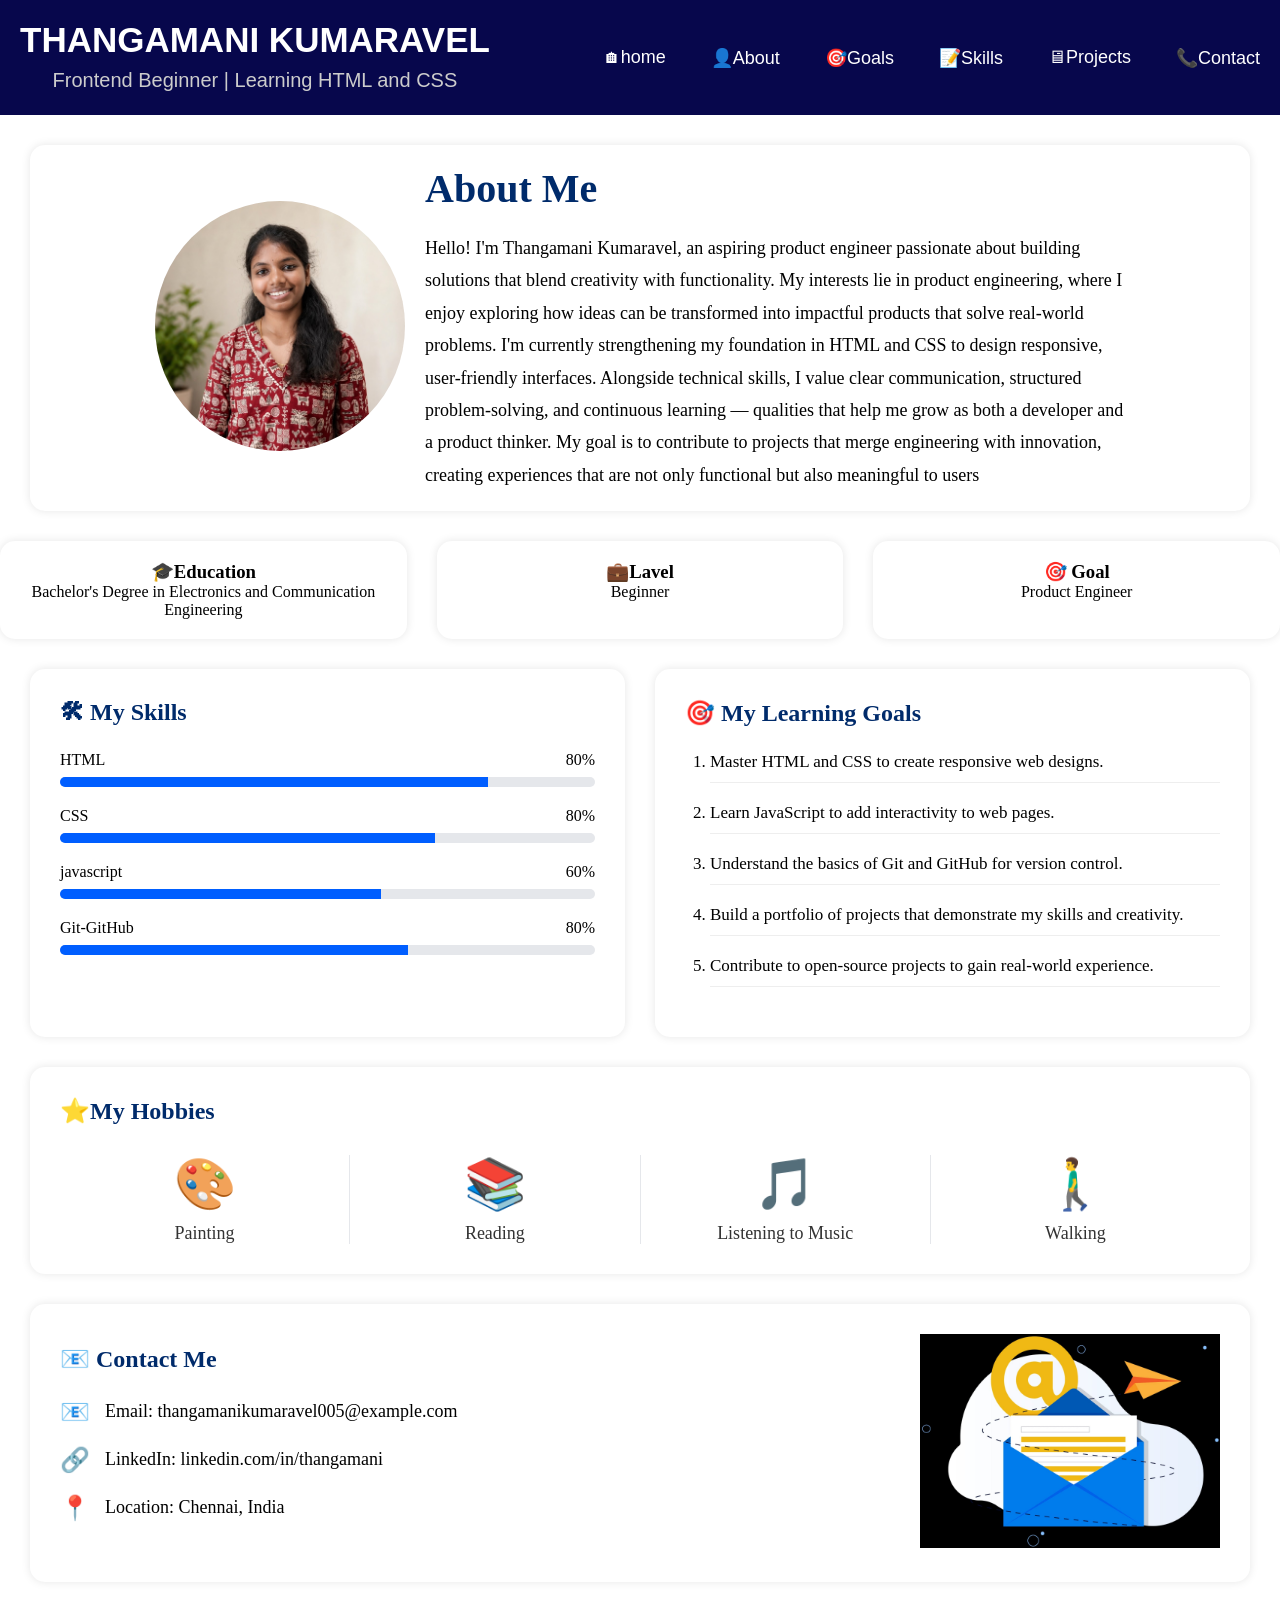
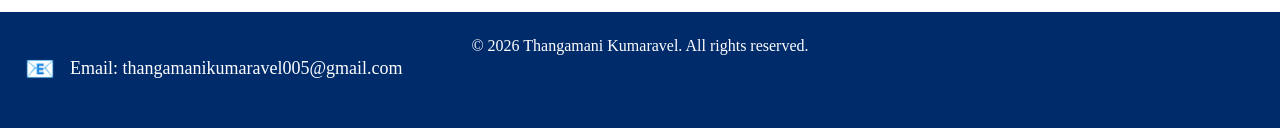
==== index.html @ 9b0cc973 "Updated profile design" ====
<!DOCTYPE html>
<html lang="en">
<head>
    <meta charset="UTF-8">
    <meta name="viewport" content="width=device-width, initial-scale=1.0">
    <title>My Profile</title>
    <link rel="stylesheet" href="style.css">
</head>
<body>
<header>
    <div class="profile-container">
        <h1>THANGAMANI KUMARAVEL</h1>
        <p>Frontend Beginner | Learning HTML and CSS</p>
    </div>
    <nav>
        <ul>
            <li><a href="index.html">🏠︎home</a></li>
            <li><a href="about.html">👤About</a></li>
            <li><a href="goals.html">🎯Goals</a></li>
            <li><a href="skills.html">📝Skills</a></li>
            <li><a href="projects.html">🖥Projects</a></li>
            <li><a href="contact.html">📞Contact</a></li>
        </ul>
    </nav>
</header>
<section class="about">
    <div class="about-image">
        <img src="passportpic.jpg" alt="Young woman in a patterned red dress stands in a softly lit room near a potted plant, looking forward with a calm expression">
    </div>
    <div class="about-content">
        <h2>About Me</h2>
        <p>Hello! I'm Thangamani Kumaravel, an aspiring product engineer passionate about building solutions that blend creativity with functionality. My interests lie in product engineering, where I enjoy exploring how ideas can be transformed into impactful products that solve real-world problems.

I'm currently strengthening my foundation in HTML and CSS to design responsive, user-friendly interfaces. Alongside technical skills, I value clear communication, structured problem-solving, and continuous learning — qualities that help me grow as both a developer and a product thinker.
My goal is to contribute to projects that merge engineering with innovation, creating experiences that are not only functional but also meaningful to users</p>
    </div>
</section>
<div class="about-info">
    <div class="info-box">
        <h3>🎓Education</h3>
        <p>Bachelor's Degree in Electronics and Communication Engineering</p>
    </div>
    <div class="info-box">
        <h3>💼Lavel</h3>
        <p>Beginner</p>
    </div>
    <div class="info-box">
        <h3>🎯 Goal</h3>
        <p>Product Engineer</p>
</div>
</div>
<section class="skills-goals">
    <!-- Skills Card -->
        <div class="skills-card">
     <h2>🛠 My Skills</h2>
     <div class="skill">
        <span>HTML</span>
        <span>80%</span>
     </div>
     <div class="progress">
        <div class="html"></div>
     </div>
        <div class="skill">
            <span>CSS</span>
            <span>80%</span>
        </div>
        <div class="progress">
            <div class="css"></div>
        </div>
        <div class="skill">
            <span>javascript</span>
            <span>60%</span>
        </div>
        <div class="progress">
            <div class="javascript"></div>
        </div>
        <div class="skill">
            <span>Git-GitHub</span>
            <span>80%</span>
        </div>
        <div class="progress">
            <div class="git-github"></div>
        </div>
    </div>
    <!-- Learning Goals Card -->
     <div class="goals-card">
        <h2>🎯 My Learning Goals</h2>
        <ol>
            <li>Master HTML and CSS to create responsive web designs.</li>
            <li>Learn JavaScript to add interactivity to web pages.</li>
            <li>Understand the basics of Git and GitHub for version control.</li>
            <li>Build a portfolio of projects that demonstrate my skills and creativity.</li>
            <li>Contribute to open-source projects to gain real-world experience.</li>
        </ol>
        </div>
</section>
<section class="hobbies">
    <h2>⭐My Hobbies</h2>
    <div class="hobbies-container">
        <div class="hobby">
            <div class="icon">🎨</div>
            <p>Painting</p>
        </div>
        <div class="hobby">
            <div class="icon">📚</div>
            <p>Reading</p>
        </div>
        <div class="hobby">
            <div class="icon">🎵</div>
            <p>Listening to Music</p>
        </div>
            <div class="hobby">
                <div class="icon">🚶‍♂️</div>
                <p>Walking</p>
            </div>
    </div> 
    </div>
</section>
<section class="contact">

    <div class="contact-info">

        <h2>📧 Contact Me</h2>

        <div class="contact-item">
            <span>📧</span>
            <p>Email: thangamanikumaravel005@example.com</p>
        </div>

        <div class="contact-item">
            <span>🔗</span>
            <p>LinkedIn: linkedin.com/in/thangamani</p>
        </div>

        <div class="contact-item">
            <span>📍</span>
            <p>Location: Chennai, India</p>
        </div>

    </div>

    <div class="contact-image">
        <img src="contact1.jpeg.jpeg" alt="Illustration showing a stylized envelope and contact symbols on a clean background to represent reaching out">
    </div>

</section>
</body>
<footer>

    <p>© 2026 Thangamani Kumaravel. All rights reserved.</p>
    <div class="contact-item">
    <span>📧</span>
    <p>
        Email:
        <a href="mailto:thangamanikumaravel005@gmail.com?subject=Portfolio%20Contact">
            thangamanikumaravel005@gmail.com
        </a>
    </p>
</div>

</footer>
</html>
---- style.css ----
* {
    margin: 0;
    padding: 0;
    box-sizing: border-box;
}
header {
    background-color: rgb(7, 7, 76);
    color: white;
    padding: 20px;
    text-align: center;
    display: flex;
    justify-content: space-between;
    align-items: center;
    font-family: poppins, sans-serif;
}
.profile-container h1 {
    font-size: 35px;
    justify-content: center;
}
.profile-container p {
    font-size: 20px;
    color: #ccc;
    margin-top: 5px;
    font-align: justify;
    line-height: 1.5;
}
nav ul {
    list-style: none;
    display: flex;
    gap: 20px;
}
nav ul li {
    margin-left: 25px;
}
nav ul li a {
    color: white;
    text-decoration: none;
    font-size: 18px;
}
.about{
    display: flex;
    justify-content: center;
    align-items: center;
    gap: 20px;
padding: 20px;
background-color: rgb(7, 7, 76);
}
.about{
    background: white;
margin: 30px;
border-radius: 15px;

box-shadow: 0 0 10px rgba(0, 0, 0, 0.1);
}
.about-container{
    display: flex;
    gap: 40px;
    align-items: center;
    padding: 30px;
}
.about img {
    width: 250px;
    height: 250px;
    border-radius: 50%;
    object-fit: cover;
}
.about-content {
    max-width: 700px;
}
.about-content h2 {
    font-size: 40px;
    margin-bottom: 20px;
    color: #002b6b;
}
.about-content p {
    font-size: 18px;
    line-height: 1.8;
}
.about-info {
    display: flex;
    gap: 30px;
    margin-top: 30px;
}
.about-text {
    flex: 1;
}
.info-box{
    flex: 1;
    background: white;
    padding: 20px;
    border-radius: 15px;
    box-shadow: 0 0 10px rgba(0, 0, 0, 0.1);
    text-align: center;
}
.skills-goals{
    display:flex;
    gap:30px;
    margin:30px;
}

.skills-card,
.goals-card{
    flex:1;
    background:white;
    padding:30px;
    border-radius:15px;
    box-shadow:0 0 10px rgba(0,0,0,0.1);
}

.skills-card h2,
.goals-card h2{
    color:#002b6b;
    margin-bottom:25px;
}

.skill{
    display:flex;
    justify-content:space-between;
    margin-top:15px;
    margin-bottom:8px;
}

.progress{
    width:100%;
    height:10px;
    background:#e5e7eb;
    border-radius:20px;
    overflow:hidden;
    margin-bottom:20px;
}

.html{
    width:80%;
    height:100%;
    background:#005eff;
}

.css{
    width:70%;
    height:100%;
    background:#005eff;
}

.javascript{
    width:60%;
    height:100%;
    background:#005eff;
}

.git-github{
    width:65%;
    height:100%;
    background:#005eff;
}

.goals-card ol{
    padding-left:25px;
}

.goals-card li{
    margin-bottom:20px;
    padding-bottom:10px;
    border-bottom:1px solid #eee;
    font-size:17px;
}
/* Hobbies Section */

.hobbies{
    background:white;
    margin:30px;
    padding:30px;
    border-radius:15px;
    box-shadow:0 0 10px rgba(0,0,0,0.1);
}

.hobbies h2{
    color:#002b6b;
    margin-bottom:30px;
}

.hobbies-container{
    display:flex;
    justify-content:space-around;
    align-items:center;
}

.hobby{
    text-align:center;
    flex:1;
}

.hobby:not(:last-child){
    border-right:1px solid #e5e7eb;
}

.icon{
    font-size:50px;
    margin-bottom:10px;
}

.hobby p{
    font-size:18px;
    color:#333;
}
/* Contact Section */

.contact{
    background:white;
    margin:30px;
    padding:30px;

    border-radius:15px;

    box-shadow:0 0 10px rgba(0,0,0,0.1);

    display:flex;
    justify-content:space-between;
    align-items:center;
}

.contact-info{
    flex:1;
}

.contact-info h2{
    color:#002b6b;
    margin-bottom:25px;
}

.contact-item{
    display:flex;
    align-items:center;

    gap:15px;

    margin-bottom:20px;

    font-size:18px;
}

.contact-item span{
    font-size:24px;
}

.contact-image{
    flex:1;
    text-align:right;
}

.contact-image img{
    width:300px;
    max-width:100%;
}
footer{
    background:#002b6b;
    color:white;

    text-align:center;

    padding:25px;
}

.social-icons{
    margin-top:15px;
}

.social-icons a{
    color:white;
    text-decoration:none;

    font-size:25px;

    margin:0 15px;
}
.contact-item a{
    color:white;
    text-decoration:none;
    font-weight:500;
}

.contact-item a:hover{
    text-decoration:underline;
}
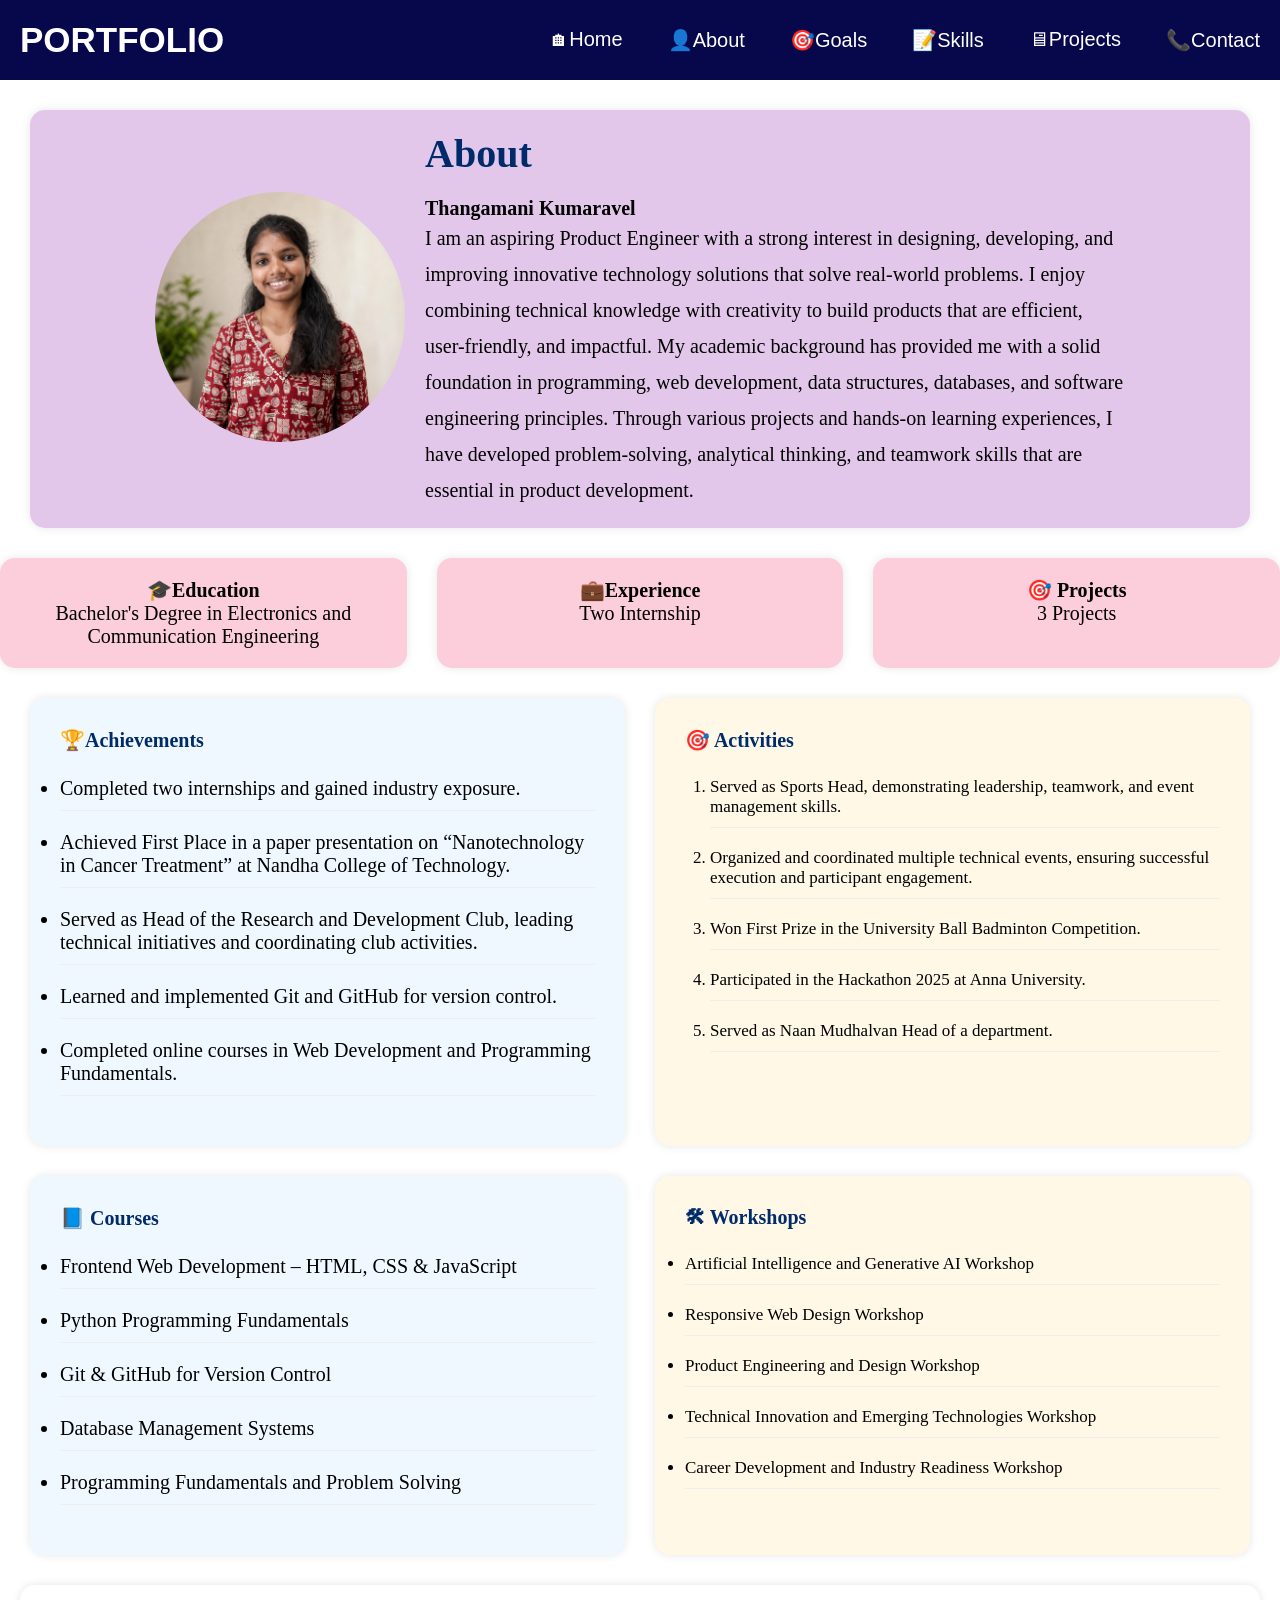
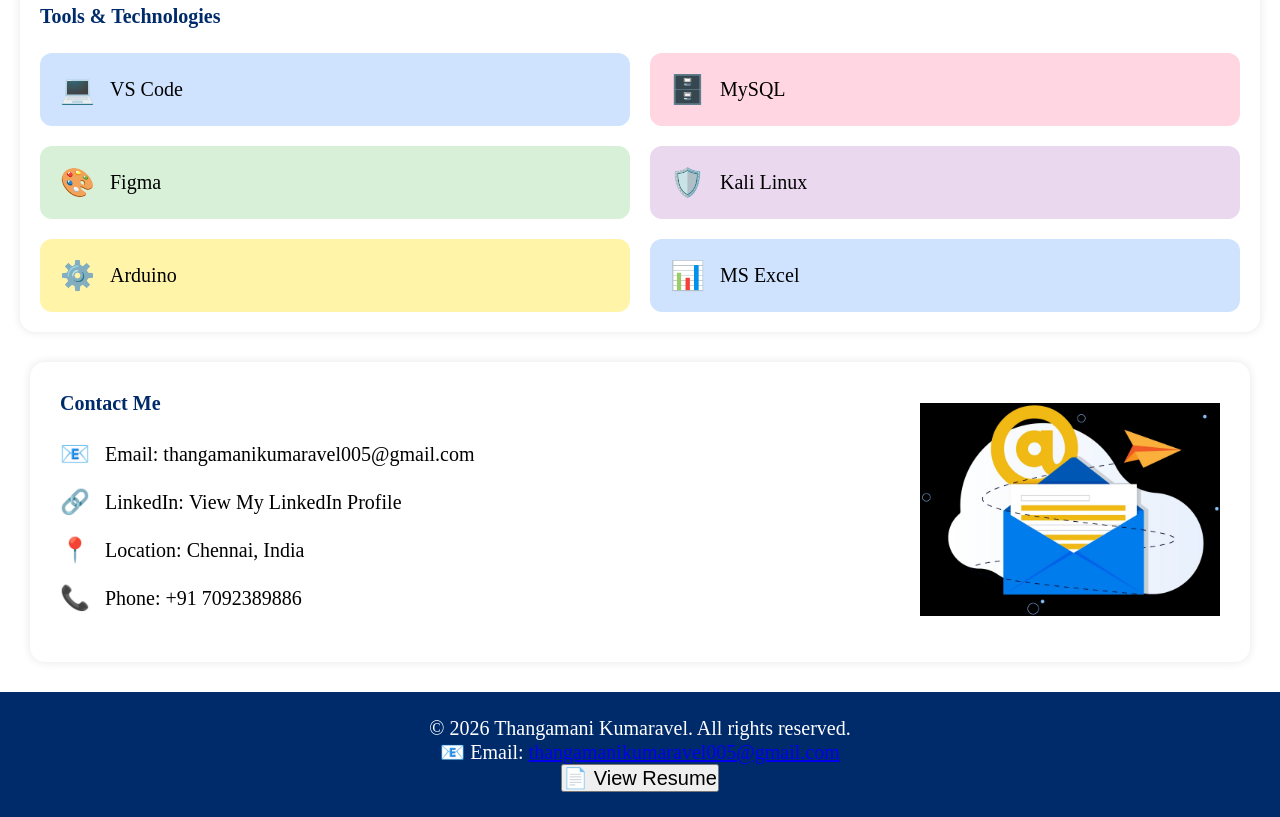
==== commit 19c5f199: "Updated portfolio website" ====
--- a/index.html
+++ b/index.html
@@ -9,12 +9,11 @@
 <body>
 <header>
     <div class="profile-container">
-        <h1>THANGAMANI KUMARAVEL</h1>
-        <p>Frontend Beginner | Learning HTML and CSS</p>
+        <h1>PORTFOLIO</h1>
     </div>
     <nav>
         <ul>
-            <li><a href="index.html">🏠︎home</a></li>
+            <li><a href="index.html">🏠︎Home</a></li>
             <li><a href="about.html">👤About</a></li>
             <li><a href="goals.html">🎯Goals</a></li>
             <li><a href="skills.html">📝Skills</a></li>
@@ -28,11 +27,9 @@
         <img src="passportpic.jpg" alt="Young woman in a patterned red dress stands in a softly lit room near a potted plant, looking forward with a calm expression">
     </div>
     <div class="about-content">
-        <h2>About Me</h2>
-        <p>Hello! I'm Thangamani Kumaravel, an aspiring product engineer passionate about building solutions that blend creativity with functionality. My interests lie in product engineering, where I enjoy exploring how ideas can be transformed into impactful products that solve real-world problems.
-
-I'm currently strengthening my foundation in HTML and CSS to design responsive, user-friendly interfaces. Alongside technical skills, I value clear communication, structured problem-solving, and continuous learning — qualities that help me grow as both a developer and a product thinker.
-My goal is to contribute to projects that merge engineering with innovation, creating experiences that are not only functional but also meaningful to users</p>
+        <h2>About</h2>
+        <h1>Thangamani Kumaravel</h1>
+        <p>I am an aspiring Product Engineer with a strong interest in designing, developing, and improving innovative technology solutions that solve real-world problems. I enjoy combining technical knowledge with creativity to build products that are efficient, user-friendly, and impactful. My academic background has provided me with a solid foundation in programming, web development, data structures, databases, and software engineering principles. Through various projects and hands-on learning experiences, I have developed problem-solving, analytical thinking, and teamwork skills that are essential in product development.</p>
     </div>
 </section>
 <div class="about-info">
@@ -41,122 +38,173 @@
         <p>Bachelor's Degree in Electronics and Communication Engineering</p>
     </div>
     <div class="info-box">
-        <h3>💼Lavel</h3>
-        <p>Beginner</p>
+        <h3>💼Experience</h3>
+        <p>Two Internship</p>
     </div>
     <div class="info-box">
-        <h3>🎯 Goal</h3>
-        <p>Product Engineer</p>
+        <h3>🎯 Projects</h3>
+        <p>3 Projects</p>
 </div>
 </div>
 <section class="skills-goals">
-    <!-- Skills Card -->
+
+    <!-- Achievements Card -->
+    <div class="skills-card">
+        <h2>🏆Achievements</h2>
+        <ul>
+            <li>Completed two internships and gained industry exposure.</li>
+            <li>Achieved First Place in a paper presentation on “Nanotechnology in Cancer Treatment” at Nandha College of Technology.</li>
+            <li>Served as Head of the Research and Development Club, leading technical initiatives and coordinating club activities.</li>
+            <li>Learned and implemented Git and GitHub for version control.</li>
+            <li>Completed online courses in Web Development and Programming Fundamentals.</li>
+        </ul>
+    </div>
+
+    <!-- Activities Card -->
+    <div class="goals-card">
+        <h2>🎯 Activities</h2>
+        <ol>
+        <li>Served as Sports Head, demonstrating leadership, teamwork, and event management skills.</li>
+        <li>Organized and coordinated multiple technical events, ensuring successful execution and participant engagement.</li>
+        <li>Won First Prize in the University Ball Badminton Competition.</li>
+        <li>Participated in the Hackathon 2025 at Anna University.</li>
+        <li>Served as Naan Mudhalvan Head of a department.</li>
+        </ol>
+    </div>
+
+</section>
+<section class="courses-section">
+
+    <div class="skills-goals">
+
+        <!-- Courses Box -->
         <div class="skills-card">
-     <h2>🛠 My Skills</h2>
-     <div class="skill">
-        <span>HTML</span>
-        <span>80%</span>
-     </div>
-     <div class="progress">
-        <div class="html"></div>
-     </div>
-        <div class="skill">
-            <span>CSS</span>
-            <span>80%</span>
-        </div>
-        <div class="progress">
-            <div class="css"></div>
-        </div>
-        <div class="skill">
-            <span>javascript</span>
-            <span>60%</span>
-        </div>
-        <div class="progress">
-            <div class="javascript"></div>
-        </div>
-        <div class="skill">
-            <span>Git-GitHub</span>
-            <span>80%</span>
-        </div>
-        <div class="progress">
-            <div class="git-github"></div>
-        </div>
-    </div>
-    <!-- Learning Goals Card -->
-     <div class="goals-card">
-        <h2>🎯 My Learning Goals</h2>
-        <ol>
-            <li>Master HTML and CSS to create responsive web designs.</li>
-            <li>Learn JavaScript to add interactivity to web pages.</li>
-            <li>Understand the basics of Git and GitHub for version control.</li>
-            <li>Build a portfolio of projects that demonstrate my skills and creativity.</li>
-            <li>Contribute to open-source projects to gain real-world experience.</li>
-        </ol>
-        </div>
-</section>
-<section class="hobbies">
-    <h2>⭐My Hobbies</h2>
-    <div class="hobbies-container">
-        <div class="hobby">
-            <div class="icon">🎨</div>
-            <p>Painting</p>
-        </div>
-        <div class="hobby">
-            <div class="icon">📚</div>
-            <p>Reading</p>
-        </div>
-        <div class="hobby">
-            <div class="icon">🎵</div>
-            <p>Listening to Music</p>
-        </div>
-            <div class="hobby">
-                <div class="icon">🚶‍♂️</div>
-                <p>Walking</p>
-            </div>
-    </div> 
+            <h2>📘 Courses</h2>
+            <ul>
+                <li>Frontend Web Development – HTML, CSS & JavaScript</li>
+                <li>Python Programming Fundamentals</li>
+                <li>Git & GitHub for Version Control</li>
+                <li>Database Management Systems</li>
+                <li>Programming Fundamentals and Problem Solving</li>
+            </ul>
+        </div>
+        <div class="goals-card">
+            <h2>🛠 Workshops</h2>
+            <ul>
+                <li>Artificial Intelligence and Generative AI Workshop</li>
+                <li>Responsive Web Design Workshop</li>
+                <li>Product Engineering and Design Workshop</li>
+                <li>Technical Innovation and Emerging Technologies Workshop</li>
+                <li>Career Development and Industry Readiness Workshop</li>
+            </ul>
+        </div>
+    </div>
+</section>
+<section class="tools-section">
+    <h2>Tools & Technologies</h2>
+
+    <div class="tools-grid">
+
+        <div class="tool-card vscode">
+            <span>💻</span>
+            <p>VS Code</p>
+        </div>
+
+        <div class="tool-card mysql">
+            <span>🗄️</span>
+            <p>MySQL</p>
+        </div>
+        <div class="tool-card figma">
+            <span>🎨</span>
+            <p>Figma</p>
+        </div>
+
+        <div class="tool-card kali">
+            <span>🛡️</span>
+            <p>Kali Linux</p>
+        </div>
+        <div class="tool-card arduino">
+            <span>⚙️</span>
+            <p>Arduino</p>
+        </div>
+
+        <div class="tool-card excel">
+            <span>📊</span>
+            <p>MS Excel</p>
+        </div>
+
     </div>
 </section>
 <section class="contact">
 
     <div class="contact-info">
 
-        <h2>📧 Contact Me</h2>
+        <h2>Contact Me</h2>
 
         <div class="contact-item">
             <span>📧</span>
-            <p>Email: thangamanikumaravel005@example.com</p>
+            <p>Email:
+                <a href="mailto:thangamanikumaravel005@gmail.com?subject=Portfolio%20Contact">
+                    thangamanikumaravel005@gmail.com
+                </a>
+            </p>
         </div>
 
         <div class="contact-item">
             <span>🔗</span>
-            <p>LinkedIn: linkedin.com/in/thangamani</p>
-        </div>
+            <p>
+    LinkedIn:
+    <a href="https://www.linkedin.com/in/YOUR-LINKEDIN-USERNAME" target="_blank">
+        View My LinkedIn Profile
+    </a>
+</p>
+        </div> 
 
         <div class="contact-item">
             <span>📍</span>
             <p>Location: Chennai, India</p>
         </div>
+        <div class="contact-item">
+            <span>📞</span>
+            <p>Phone: +91 7092389886</p>
+        </div>
 
     </div>
 
     <div class="contact-image">
         <img src="contact1.jpeg.jpeg" alt="Illustration showing a stylized envelope and contact symbols on a clean background to represent reaching out">
     </div>
+    <script src="script.js"></script>
+    
+
+<div id="resumeContainer" style="display:none; margin-top:20px;">
+    
+    <iframe
+        src="RESUME (2).pdf"
+        width="100%"
+        height="600px"
+        style="border:1px solid #ccc;">
+    </iframe>
+
+    <br><br>
+
+</div>
 
 </section>
 </body>
 <footer>
-
-    <p>© 2026 Thangamani Kumaravel. All rights reserved.</p>
-    <div class="contact-item">
-    <span>📧</span>
-    <p>
-        Email:
-        <a href="mailto:thangamanikumaravel005@gmail.com?subject=Portfolio%20Contact">
-            thangamanikumaravel005@gmail.com
+    <div class="footer-left">
+        <p>© 2026 Thangamani Kumaravel. All rights reserved.</p>
+
+        <p>
+            📧 Email:
+            <a href="mailto:thangamanikumaravel005@gmail.com">
+                thangamanikumaravel005@gmail.com
+            </a>
+        </p>
+
+        <a href="RESUME (2).pdf" target="_blank">
+            <button class="resume-btn">📄 View Resume</button>
         </a>
-    </p>
-</div>
-
-</footer>
-</html>+    </div>
+</footer>
--- a/style.css
+++ b/style.css
@@ -2,6 +2,7 @@
     margin: 0;
     padding: 0;
     box-sizing: border-box;
+    font-size: 20px;
 }
 header {
     background-color: rgb(7, 7, 76);
@@ -19,9 +20,9 @@
 }
 .profile-container p {
     font-size: 20px;
-    color: #ccc;
+    color: #fbf9fb;
     margin-top: 5px;
-    font-align: justify;
+    text-align: justify;
     line-height: 1.5;
 }
 nav ul {
@@ -35,7 +36,7 @@
 nav ul li a {
     color: white;
     text-decoration: none;
-    font-size: 18px;
+    font-size: 20px;
 }
 .about{
     display: flex;
@@ -46,7 +47,7 @@
 background-color: rgb(7, 7, 76);
 }
 .about{
-    background: white;
+    background: #e3c7eb;
 margin: 30px;
 border-radius: 15px;
 
@@ -63,6 +64,14 @@
     height: 250px;
     border-radius: 50%;
     object-fit: cover;
+    transition: all 0.4s ease;
+    cursor: pointer;
+}
+
+.about img:hover {
+    transform: scale(1.08);
+    box-shadow: 0 0 25px #fccddb;
+    border: 4px solid #fccddb;
 }
 .about-content {
     max-width: 700px;
@@ -73,8 +82,9 @@
     color: #002b6b;
 }
 .about-content p {
-    font-size: 18px;
+    font-size: 20px;
     line-height: 1.8;
+
 }
 .about-info {
     display: flex;
@@ -86,11 +96,14 @@
 }
 .info-box{
     flex: 1;
-    background: white;
+    background: #fccddb;
     padding: 20px;
     border-radius: 15px;
     box-shadow: 0 0 10px rgba(0, 0, 0, 0.1);
     text-align: center;
+    font-size: 20px;
+    transition: transform 0.5sec ease;
+    cursor: pointer;
 }
 .skills-goals{
     display:flex;
@@ -163,44 +176,15 @@
     border-bottom:1px solid #eee;
     font-size:17px;
 }
-/* Hobbies Section */
-
-.hobbies{
-    background:white;
-    margin:30px;
-    padding:30px;
-    border-radius:15px;
-    box-shadow:0 0 10px rgba(0,0,0,0.1);
-}
-
-.hobbies h2{
-    color:#002b6b;
-    margin-bottom:30px;
-}
-
-.hobbies-container{
-    display:flex;
-    justify-content:space-around;
-    align-items:center;
-}
-
-.hobby{
-    text-align:center;
-    flex:1;
-}
-
-.hobby:not(:last-child){
-    border-right:1px solid #e5e7eb;
-}
-
-.icon{
-    font-size:50px;
-    margin-bottom:10px;
-}
-
-.hobby p{
-    font-size:18px;
-    color:#333;
+.skills-card ol{
+    padding-left:25px;
+}
+
+.skills-card li{
+    margin-bottom:20px;
+    padding-bottom:10px;
+    border-bottom:1px solid #eee;
+    font-size:20px;
 }
 /* Contact Section */
 
@@ -208,6 +192,7 @@
     background:white;
     margin:30px;
     padding:30px;
+    color: black;
 
     border-radius:15px;
 
@@ -235,11 +220,15 @@
 
     margin-bottom:20px;
 
-    font-size:18px;
+    font-size:20px;
+    transition: transform 0.3s ease;
+    cursor: pointer;
 }
 
 .contact-item span{
     font-size:24px;
+    transition: transform 0.3s ease;
+    cursor: pointer;
 }
 
 .contact-image{
@@ -258,6 +247,8 @@
     text-align:center;
 
     padding:25px;
+    transition: transform 0.3s ease;
+    cursor: pointer;
 }
 
 .social-icons{
@@ -273,11 +264,121 @@
     margin:0 15px;
 }
 .contact-item a{
-    color:white;
+    color:black;
     text-decoration:none;
     font-weight:500;
 }
 
 .contact-item a:hover{
     text-decoration:underline;
+}
+.courses-workshops {
+    background: blue;
+    margin: 30px;
+    padding: 30px;
+    border-radius: 15px;
+    box-shadow: 0 0 10px rgba(0,0,0,0.1);
+}
+
+.courses-workshops h2 {
+    color: #002b6b;
+    margin-bottom: 20px;
+}
+
+.courses-workshops ul {
+    list-style-type: square;
+    padding-left: 25px;
+}
+
+.courses-workshops li {
+    font-size: 20px;
+    color: #333;
+    margin-bottom: 15px;
+    padding-bottom: 10px;
+    border-bottom: 1px solid #eee;
+    transition: transform 0.3s ease;
+}
+
+.courses-workshops li:hover {
+    transform: translateX(10px);
+}
+.skills-card li,
+.goals-card li{
+    transition: transform 0.3s ease;
+    cursor: pointer;
+}
+
+.skills-card li:hover,
+.goals-card li:hover{
+    transform: translateX(8px);
+}
+.skills-card{
+    background-color: #f0f8ff; 
+}
+
+.goals-card{
+    background-color: #fff8e7; 
+}
+.tools-section{
+    background: white;
+    margin: 20px;
+    padding: 20px;
+    border-radius: 15px;
+    box-shadow: 0 0 10px rgba(0,0,0,0.1);
+}
+
+.tools-section h2{
+    color: #002b6b;
+    margin-bottom: 25px;
+}
+
+.tools-grid{
+    display: grid;
+    grid-template-columns: repeat(2, 1fr);
+    gap: 20px;
+}
+
+.tool-card{
+    display: flex;
+    align-items: center;
+    gap: 15px;
+    padding: 20px;
+    border-radius: 12px;
+    font-size: 20px;
+    font-weight: 500;
+    transition: all 0.3s ease;
+    cursor: pointer;
+}
+
+.tool-card span{
+    font-size: 28px;
+}
+
+.tool-card:hover{
+    transform: translateY(-5px);
+    box-shadow: 0 5px 15px rgba(0,0,0,0.15);
+}
+
+/* Individual Colors */
+
+.vscode{
+    background: #cfe3ff;
+}
+
+.mysql{
+    background: #ffd6e2;
+}
+
+.figma{
+    background: #d7f0d7;
+}
+
+.kali{
+    background: #ead8ef;
+}
+.arduino{
+    background: #fff4a8;
+}
+.excel{
+    background: #cfe3ff;
 }
